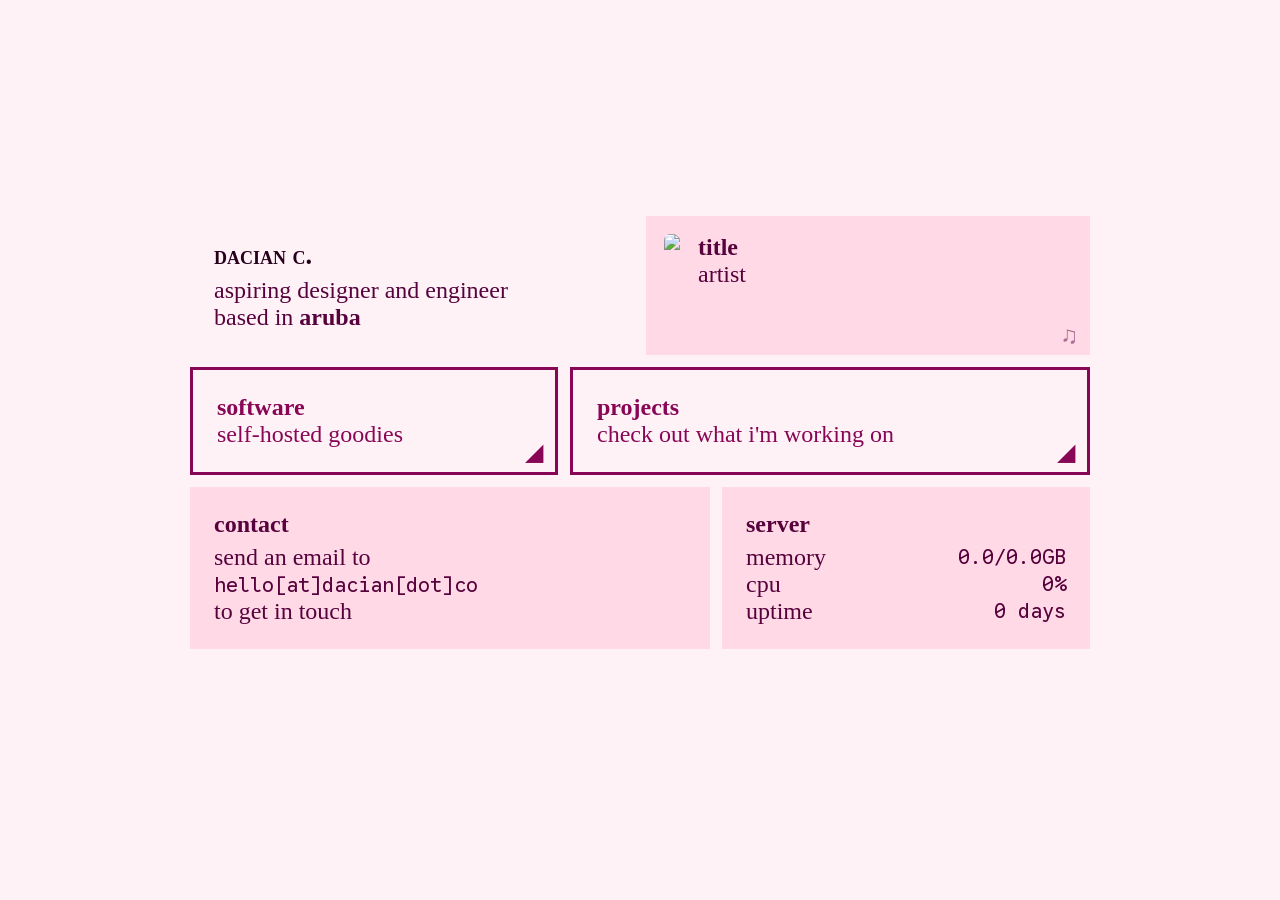
==== templates/page/index.html @ 61cfcb1d "feat: full backend with gin" ====
<!doctype html>
<head>
  <title>home</title>
  <link rel="stylesheet" href="/static/style.css" />
  <meta
    name="viewport"
    content="width=device-width, initial-scale=1, user-scalable=no"
  />
  <meta charset="UTF-8" />
  <script
    src="https://cdn.jsdelivr.net/npm/htmx.org@2.0.10/dist/htmx.min.js"
    integrity="sha384-H5SrcfygHmAuTDZphMHqBJLc3FhssKjG7w/CeCpFReSfwBWDTKpkzPP8c+cLsK+V"
    crossorigin="anonymous"
  ></script>
</head>
<body>
  <div
    id="hide-content"
    style="
      position: absolute;
      z-index: 2000;
      top: 0;
      left: 0;
      width: 100%;
      height: 100%;
      background-color: #fff2f6;
    "
  ></div>
  <div class="wrapper">
    <div class="grid">
      <div id="header" class="grid-item title">
        <h1 class="">dacian c.</h1>
        <p>
          aspiring designer and engineer<br />
          based in
          <span class="grow-text"
            ><a href="https://www.aruba.com/us">aruba</a></span
          >
        </p>
      </div>
      <div class="grid-item music" hx-get="/music" hx-trigger="load, every 30s">
        <img src="https://placehold.co/125x125" />
        <!-- music template -->
        <div class="music-info">
          <h2>title</h2>
          <p id="artist">artist</p>
          <span class="triangle">♫</span>
        </div>
      </div>
      <a href="/software">
        <div class="subsection-grid-item services grow">
          <h2>software</h2>
          <p>self-hosted goodies</p>
          <span class="triangle-dark">◢</span>
        </div>
      </a>
      <a href="/projects">
        <div class="subsection-grid-item projects grow">
          <h2>projects</h2>
          <p>check out what i'm working on</p>
          <span class="triangle-dark">◢</span>
        </div>
      </a>
      <div class="grid-item contact">
        <h2>contact</h2>
        <p>
          send an email to<br /><span class="email selectable"
            >hello[at]dacian[dot]co</span
          ><br />to get in touch
        </p>
      </div>
      <!-- server template -->
      <div class="grid-item server" hx-get="/stats" hx-trigger="load, every 30s">
        <h2>server</h2>
        <div class="data-table">
          <div class="data-row">
            <span class="data-type">memory</span>
            <span class="data-value">0.0/0.0GB</span>
          </div>
          <div class="data-row">
            <span class="data-type">cpu</span>
            <span class="data-value">0%</span>
          </div>
          <div class="data-row">
            <span class="data-type">uptime</span>
            <span class="data-value">0 days</span>
          </div>
        </div>
      </div>
    </div>
  </div>
</body>
---- static/style.css ----
@import url("https://fonts.googleapis.com/css2?family=Google+Sans+Code:ital,wght,MONO@0,300..800,1;1,300..800,1&family=Google+Sans:ital,opsz,wght@0,17..18,400..700;1,17..18,400..700&display=swap");

* {
  margin: 0;
  padding: 0;
  user-select: none;
}

.selectable {
  user-select: text;
}
html {
  font-size: 24px;
}
body {
  background-color: #fff2f6;
}
a {
  color: inherit;
  text-decoration: none;
  display: contents;
}

.wrapper {
  width: min(900px, 100%);
  min-height: 100vh;
  max-height: 100%;
  display: flex;
  align-items: safe center;
  margin: auto;
}
.grid {
  display: grid;
  grid-template-columns: repeat(12, 1fr);
  gap: 0.5rem;
  margin-bottom: 4vh;
  width: 100%;
}
.grid-item {
  transition: 100ms ease-out;
  grid-column: span 6;
  background-color: #ffd9e6;
  font-size: 1rem;
  padding: 1rem;
  position: relative;

  display: flex;
  flex-flow: column nowrap;
  gap: 0.25rem;
  min-height: 0rem;
}
.extra {
  grid-column: span 4;
}
.grow:hover {
  transition: 150ms ease-in-out;
  transform: scale(1.02);
  transform-origin: center;
}
.triangle {
  position: absolute;
  bottom: 0.25rem;
  right: 0.5rem;
  font-family: "Google Sans";
  color: #57023c7f;
}
.triangle-dark {
  position: absolute;
  bottom: 0.25rem;
  right: 0.5rem;
  font-family: "Google Sans";
  color: #880656;
}
h1,
h2,
p,
.data-row {
  font-size: 1rem;
  font-family: "Google Sans";
  color: #57023c;
}
.title {
  display: flex;
  position: sticky;
  top: 0;
  z-index: 10;
  flex-flow: column nowrap;
  transform: none;
  gap: 0.25rem;
  background-color: #fff2f6;
  overflow: hidden;
}
.grow-text {
  transition: 200ms ease-in;
  font-weight: 600;
}
.grow-text:hover {
  transition: 200ms ease-out;
  /* font-size: 1.25rem; */
  font-variant: small-caps;
  letter-spacing: 0.1rem;
}
.title h1 {
  font-variant: small-caps;
  color: #26011c;
  font-size: 1.1rem;
}
.title:hover {
  transform: none;
}
.contact,
.projects {
  grid-column: span 7;
}
.server,
.services {
  grid-column: span 5;
}
.contact > h2,
.server > h2 {
  color: #57023c;
}
.music {
  display: flex;
  flex-flow: row nowrap;
  gap: 0.75rem;
  padding: 0.75rem;
}
.music-info {
  display: flex;
  flex-flow: column nowrap;
  gap: 0rem;
}
.music img {
  max-width: 125px;
  pointer-events: none;
  border-radius: 0.25rem;
}
.data-row {
  display: flex;
  justify-content: space-between;
  flex-flow: row nowrap;
  align-items: center;
}
.data-value {
  text-align: right;
}
.data-value,
.email {
  font-family: "Google Sans Code";
  font-size: 0.85rem;
}
.content {
  width: min(900px, 100%);
  margin: auto;
  display: flex;
  flex-flow: column nowrap;
  gap: 0.5rem;
}
.header {
  display: flex;
  position: sticky;
  top: 0;
  z-index: 10;
  flex-flow: row nowrap;
  justify-content: space-between;
  padding: 1rem;
  background-color: #fff2f6;
}
.subsection {
  transition: 100ms ease-out;
  background-color: #ffd9e6;
  font-size: 1rem;
  padding: 1rem;
  position: relative;
  height: 100%;
  display: flex;
  flex-flow: column nowrap;
  gap: 1rem;
  min-height: 0rem;
}
.subsection-grid {
  display: grid;
  grid-template-columns: 1fr 1fr;
  flex-flow: row wrap;
  gap: 0.75em;
  justify-content: center;
}
.subsection-grid-item {
  transition: 100ms ease-out;
  position: relative;
  padding: 1em;
  /* flex-shrink: 1;
  flex-basis: 200px;
  flex-grow: 1; */
  background-color: #fff2f6;
  border: #880656 3px solid;
  gap: 1.5em;
  h1,
  h2,
  p {
    color: #880656;
  }
}
.subsection-grid-item:hover,
.subsection-grid-item:active {
  transition: 200ms ease-out;
  background-color: #880656;
  /* border-radius: 0.5rem; */

  .triangle-dark,
  h2,
  p {
    color: #fff2f6;
  }
  h2 {
    font-variant: small-caps;
    letter-spacing: 0rem;
  }
}
@media (max-width: 900px) {
  html {
    font-size: 20px;
  }
  .wrapper {
    width: 100%;
    padding-top: 2rem;
    max-height: 100%;
    min-height: 0;
    align-items: flex-start;
  }
  .content {
    max-width: 100%;
    padding: 0 0.5rem;
    margin-bottom: 0.5rem;
  }
  .grid {
    max-width: 100%;
    padding: 0 0.5rem;
    width: 100%;
    margin: auto;
    display: flex;
    flex-flow: column nowrap;
  }
  .grid-item:hover {
    transform: none;
  }
  .music img {
    max-width: 100px;
  }
  .subsection-grid {
    display: flex;
  }
  .subsection-grid-item {
    flex-basis: 100%;
  }
}
@media (min-width: 1800px) {
  html {
    font-size: 40px;
  }
  .wrapper {
    width: min(1800px, 100%);
  }
  .content {
    width: min(1800px, 100%);
  }
  .music img {
    max-width: 300px;
  }
}
#hide-content {
  display: none;
}
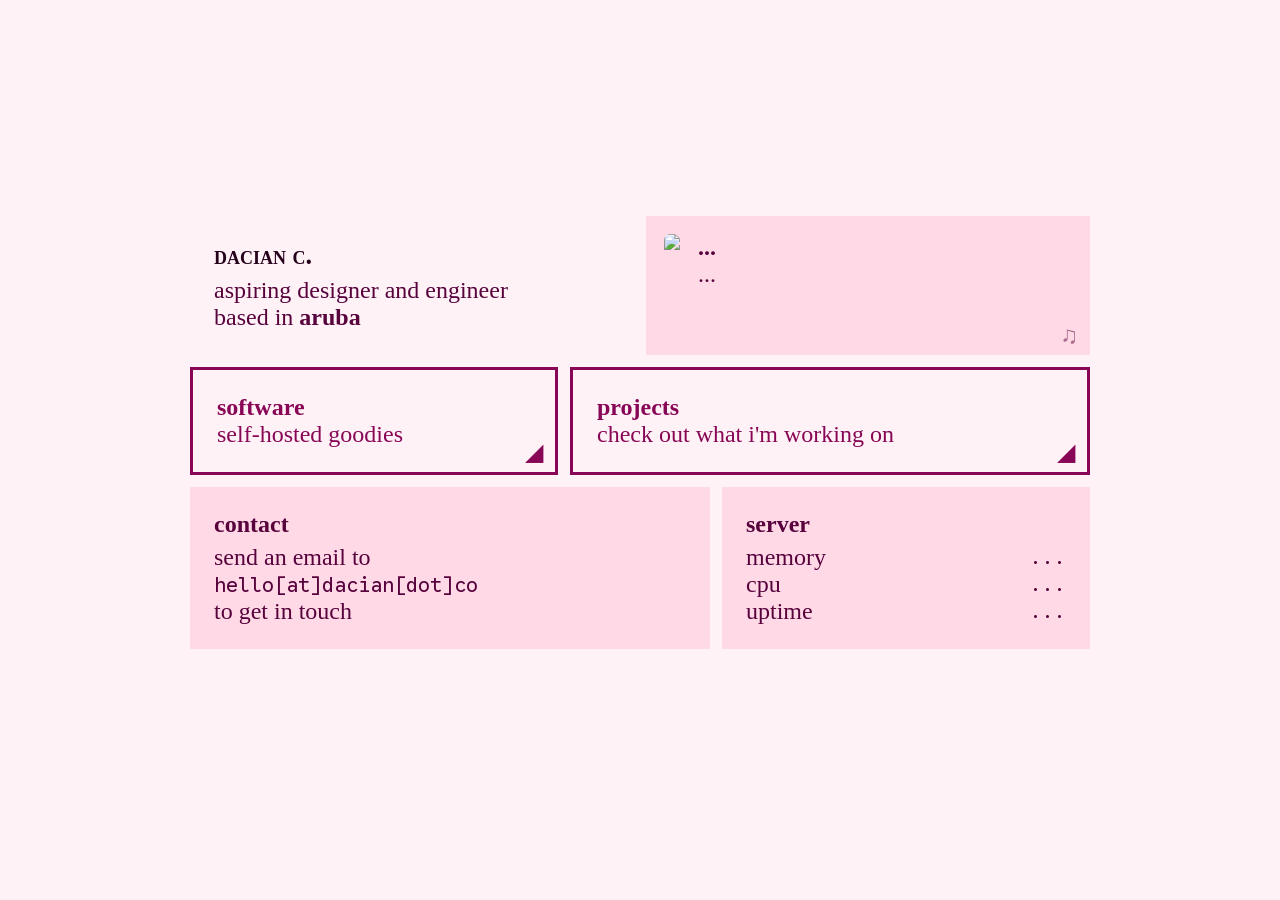
==== commit 87d00ac4: "fix: default undefined values to ellipses" ====
--- a/templates/page/index.html
+++ b/templates/page/index.html
@@ -42,8 +42,8 @@
         <img src="https://placehold.co/125x125" />
         <!-- music template -->
         <div class="music-info">
-          <h2>title</h2>
-          <p id="artist">artist</p>
+          <h2>...</h2>
+          <p id="artist">...</p>
           <span class="triangle">♫</span>
         </div>
       </div>
@@ -75,15 +75,15 @@
         <div class="data-table">
           <div class="data-row">
             <span class="data-type">memory</span>
-            <span class="data-value">0.0/0.0GB</span>
+            <span class="data-value">...</span>
           </div>
           <div class="data-row">
             <span class="data-type">cpu</span>
-            <span class="data-value">0%</span>
+            <span class="data-value">...<span>
           </div>
           <div class="data-row">
             <span class="data-type">uptime</span>
-            <span class="data-value">0 days</span>
+            <span class="data-value">...</span>
           </div>
         </div>
       </div>
